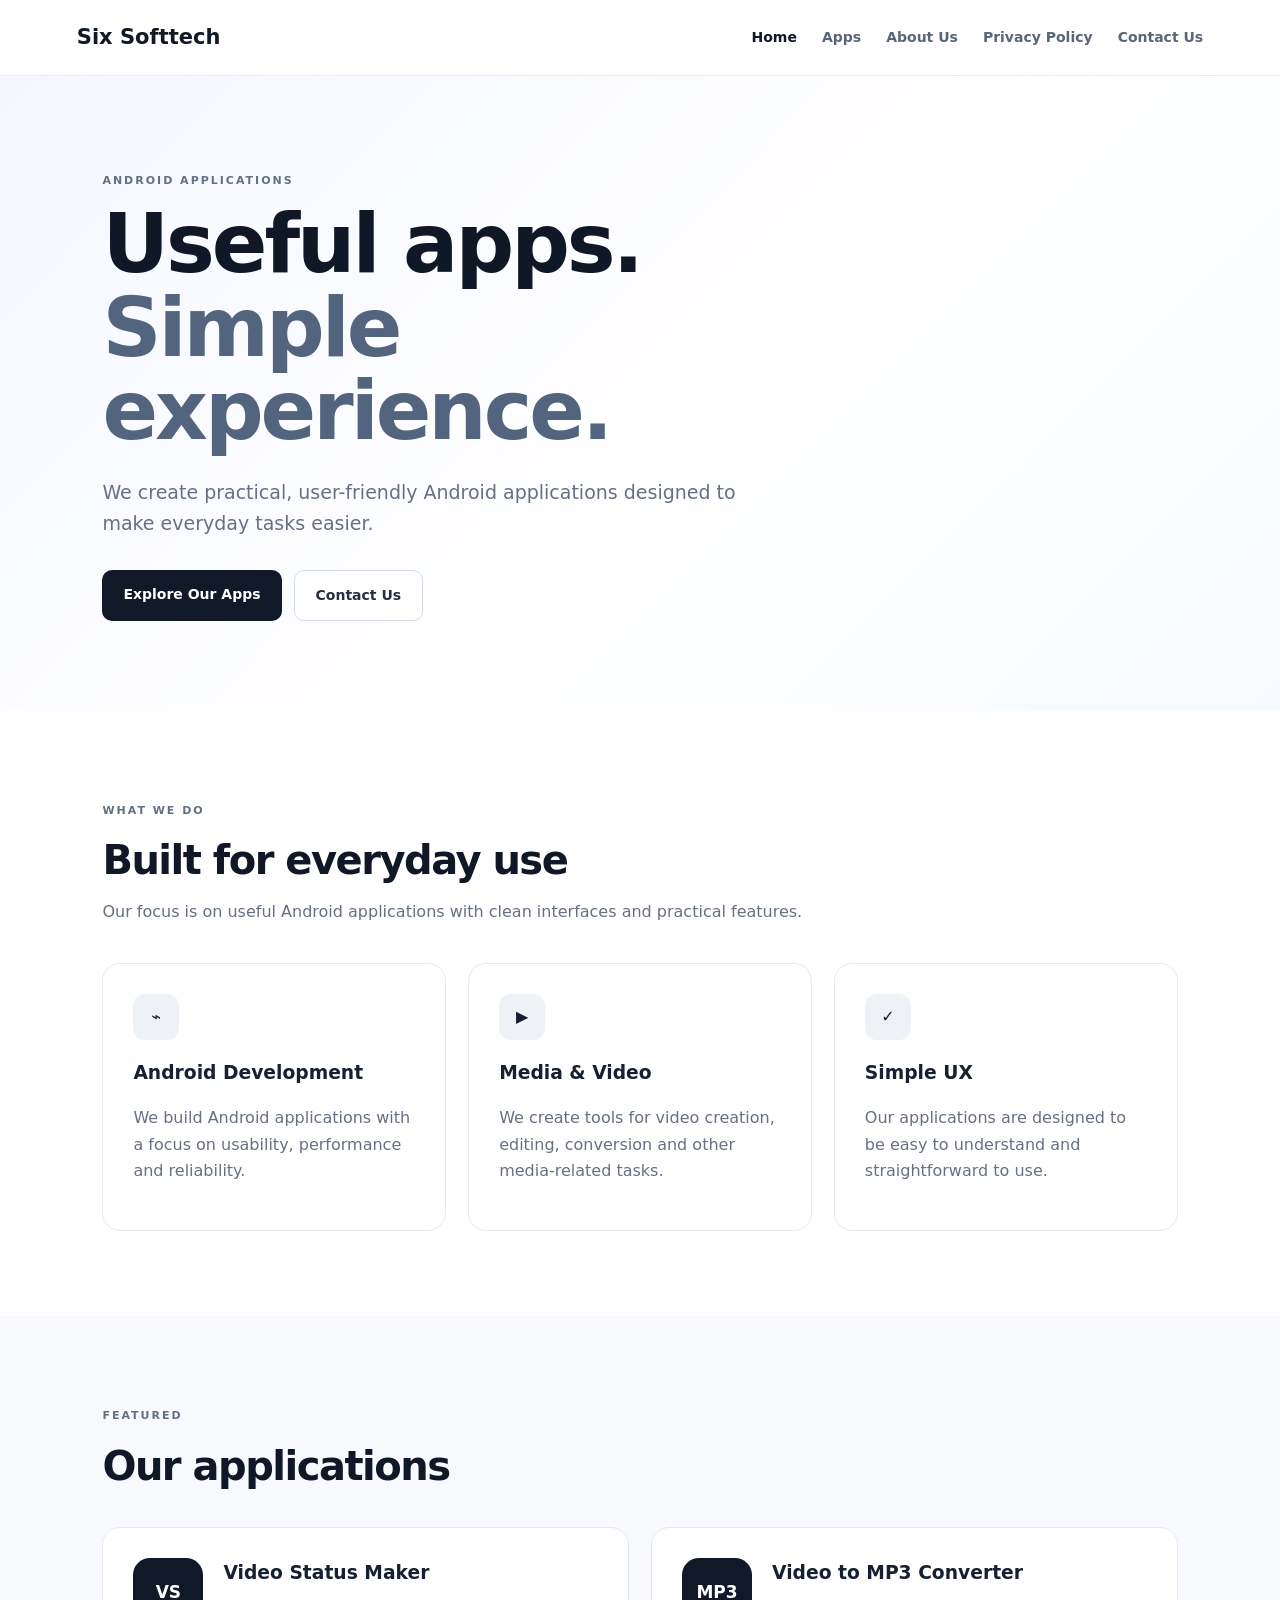
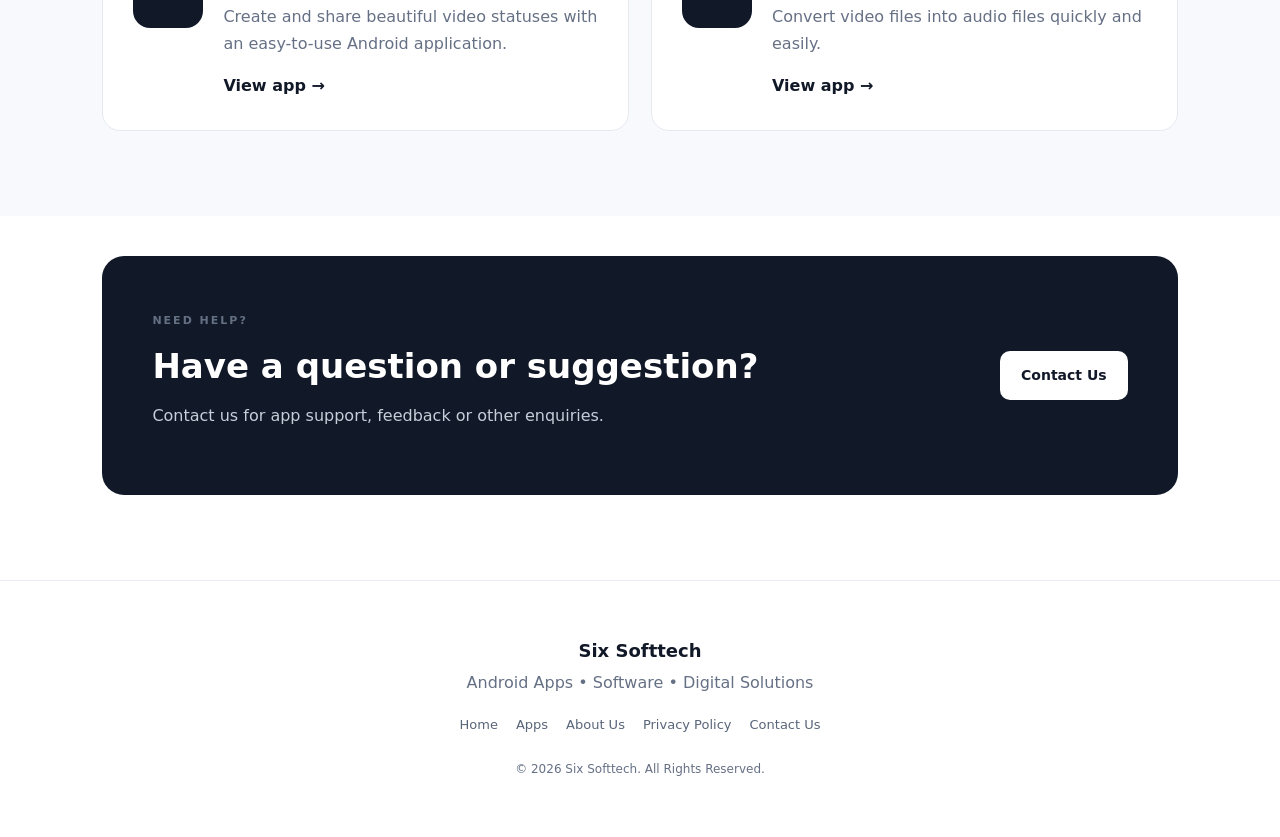
==== index.html @ 287194ec "Add files via upload" ====
<!DOCTYPE html>
<html lang="en">
<head>
  <meta charset="UTF-8">
  <meta name="viewport" content="width=device-width, initial-scale=1.0">
  <meta name="description" content="Six Softtech creates simple, useful and user-friendly Android applications.">
  <title>Six Softtech | Android Apps</title>
  <link rel="stylesheet" href="style.css">
</head>
<body>
<header class="nav">
  <a class="brand" href="index.html">Six Softtech</a>
  <nav>
    <a class="active" href="index.html">Home</a>
    <a href="apps.html">Apps</a>
    <a href="about.html">About Us</a>
    <a href="privacy.html">Privacy Policy</a>
    <a href="contact.html">Contact Us</a>
  </nav>
</header>

<main>
  <section class="hero">
    <div class="hero-copy">
      <span class="eyebrow">ANDROID APPLICATIONS</span>
      <h1>Useful apps.<br><span>Simple experience.</span></h1>
      <p>We create practical, user-friendly Android applications designed to make everyday tasks easier.</p>
      <div class="actions">
        <a class="button primary" href="apps.html">Explore Our Apps</a>
        <a class="button secondary" href="contact.html">Contact Us</a>
      </div>
    </div>
  </section>

  <section class="section">
    <div class="section-heading">
      <span class="eyebrow">WHAT WE DO</span>
      <h2>Built for everyday use</h2>
      <p>Our focus is on useful Android applications with clean interfaces and practical features.</p>
    </div>
    <div class="grid three">
      <article class="card"><div class="icon">⌁</div><h3>Android Development</h3><p>We build Android applications with a focus on usability, performance and reliability.</p></article>
      <article class="card"><div class="icon">▶</div><h3>Media & Video</h3><p>We create tools for video creation, editing, conversion and other media-related tasks.</p></article>
      <article class="card"><div class="icon">✓</div><h3>Simple UX</h3><p>Our applications are designed to be easy to understand and straightforward to use.</p></article>
    </div>
  </section>

  <section class="section soft">
    <div class="section-heading">
      <span class="eyebrow">FEATURED</span>
      <h2>Our applications</h2>
    </div>
    <div class="grid two">
      <article class="app-card">
        <div class="app-icon">VS</div>
        <div>
          <h3>Video Status Maker</h3>
          <p>Create and share beautiful video statuses with an easy-to-use Android application.</p>
          <a class="text-link" href="apps.html">View app →</a>
        </div>
      </article>
      <article class="app-card">
        <div class="app-icon">MP3</div>
        <div>
          <h3>Video to MP3 Converter</h3>
          <p>Convert video files into audio files quickly and easily.</p>
          <a class="text-link" href="apps.html">View app →</a>
        </div>
      </article>
    </div>
  </section>

  <section class="cta">
    <div>
      <span class="eyebrow">NEED HELP?</span>
      <h2>Have a question or suggestion?</h2>
      <p>Contact us for app support, feedback or other enquiries.</p>
    </div>
    <a class="button light" href="contact.html">Contact Us</a>
  </section>
</main>

<footer>
  <strong>Six Softtech</strong>
  <p>Android Apps • Software • Digital Solutions</p>
  <div class="footer-links"><a href="index.html">Home</a><a href="apps.html">Apps</a><a href="about.html">About Us</a><a href="privacy.html">Privacy Policy</a><a href="contact.html">Contact Us</a></div>
  <small>© 2026 Six Softtech. All Rights Reserved.</small>
</footer>
</body>
</html>
---- style.css ----
*{box-sizing:border-box}html{scroll-behavior:smooth}body{margin:0;font-family:Inter,ui-sans-serif,system-ui,-apple-system,BlinkMacSystemFont,"Segoe UI",sans-serif;color:#172033;background:#fff;line-height:1.65}.nav{height:76px;display:flex;align-items:center;justify-content:space-between;padding:0 6%;border-bottom:1px solid #e9edf3;background:rgba(255,255,255,.96);position:sticky;top:0;z-index:10}.brand{font-size:21px;font-weight:800;color:#111827;text-decoration:none}.nav nav{display:flex;gap:25px}.nav nav a{color:#596579;text-decoration:none;font-size:14px;font-weight:600}.nav nav a:hover,.nav nav a.active{color:#111827}.hero{min-height:610px;display:flex;align-items:center;padding:90px 8%;background:linear-gradient(135deg,#f5f7ff 0%,#fff 55%,#f7fbff 100%)}.hero-copy{max-width:760px}.eyebrow{display:inline-block;letter-spacing:2px;font-size:11px;font-weight:800;color:#637083;margin-bottom:12px}.hero h1{font-size:clamp(46px,7vw,82px);line-height:1.02;letter-spacing:-3px;margin:0 0 24px;color:#101828}.hero h1 span{color:#52647e}.hero p{font-size:19px;color:#667085;max-width:650px}.actions{display:flex;gap:12px;margin-top:30px}.button{display:inline-block;padding:13px 21px;border-radius:10px;text-decoration:none;font-weight:700;font-size:14px}.primary{background:#111827;color:#fff}.primary:hover{background:#273244}.secondary{border:1px solid #d5dbe5;color:#253044;background:#fff}.light{background:#fff;color:#111827}.section{padding:85px 8%}.section.soft{background:#f7f9fc}.section-heading{max-width:700px;margin-bottom:38px}.section h2,.page-hero h1{font-size:40px;line-height:1.15;letter-spacing:-1.5px;margin:5px 0 13px;color:#101828}.section-heading p,.page-hero p{color:#667085}.grid{display:grid;gap:22px}.grid.three{grid-template-columns:repeat(3,1fr)}.grid.two{grid-template-columns:repeat(2,1fr)}.card,.app-card,.large-app,.contact-box{background:#fff;border:1px solid #e6eaf0;border-radius:18px;padding:30px}.icon{width:46px;height:46px;border-radius:12px;background:#eef2f7;display:grid;place-items:center;font-weight:800;margin-bottom:18px}.card h3,.app-card h3{margin:0 0 8px}.card p,.app-card p,.large-app p{color:#667085}.app-card{display:flex;gap:20px;align-items:flex-start}.app-icon{width:70px;height:70px;min-width:70px;border-radius:17px;background:#111827;color:#fff;display:grid;place-items:center;font-weight:900;font-size:17px}.app-icon.big{width:90px;height:90px;font-size:22px;margin-bottom:20px}.text-link{font-weight:700;color:#111827;text-decoration:none}.cta{margin:40px 8% 85px;padding:50px;border-radius:22px;background:#111827;color:#fff;display:flex;justify-content:space-between;align-items:center;gap:30px}.cta h2{font-size:34px;line-height:1.2;margin:4px 0 8px}.cta p{color:#c7ced9}.page-hero{padding:100px 8% 70px;background:#f7f9fc}.narrow{max-width:900px;margin:auto}.large-app{min-height:480px}.large-app h2{font-size:30px}.large-app h3{font-size:16px;margin-top:28px}.large-app ul,.check-list{padding-left:20px;color:#596579}.large-app li,.check-list li{margin:7px 0}.tag{font-size:10px;font-weight:800;letter-spacing:1.5px;color:#6b778a}.notice{margin-top:30px;padding:22px;border:1px dashed #cdd5df;border-radius:14px;color:#667085}.policy h2{font-size:24px;margin-top:34px}.policy p{color:#596579}.contact-box{margin-bottom:35px}.contact-item{padding:17px 0;border-top:1px solid #e8ecf1;display:flex;justify-content:space-between;gap:20px}.contact-item span{font-size:11px;font-weight:800;letter-spacing:1.2px;color:#7a8698}.contact-item a{color:#111827;font-weight:700}footer{text-align:center;padding:55px 8%;border-top:1px solid #e9edf3;color:#667085}footer strong{color:#111827;font-size:18px}footer p{margin:4px 0 18px}.footer-links{display:flex;justify-content:center;flex-wrap:wrap;gap:18px;margin-bottom:20px}.footer-links a{color:#596579;text-decoration:none;font-size:13px}.footer-links a:hover{color:#111827}footer small{font-size:12px}@media(max-width:800px){.nav{height:auto;min-height:70px;padding:15px 5%;align-items:flex-start}.nav nav{gap:12px;flex-wrap:wrap;justify-content:flex-end}.nav nav a{font-size:12px}.hero{min-height:540px;padding:70px 6%}.hero h1{letter-spacing:-2px}.section{padding:65px 6%}.grid.three,.grid.two{grid-template-columns:1fr}.page-hero{padding:75px 6% 55px}.cta{margin:25px 6% 65px;padding:35px;display:block}.cta .button{margin-top:15px}.contact-item{display:block}.contact-item span{display:block;margin-bottom:5px}}
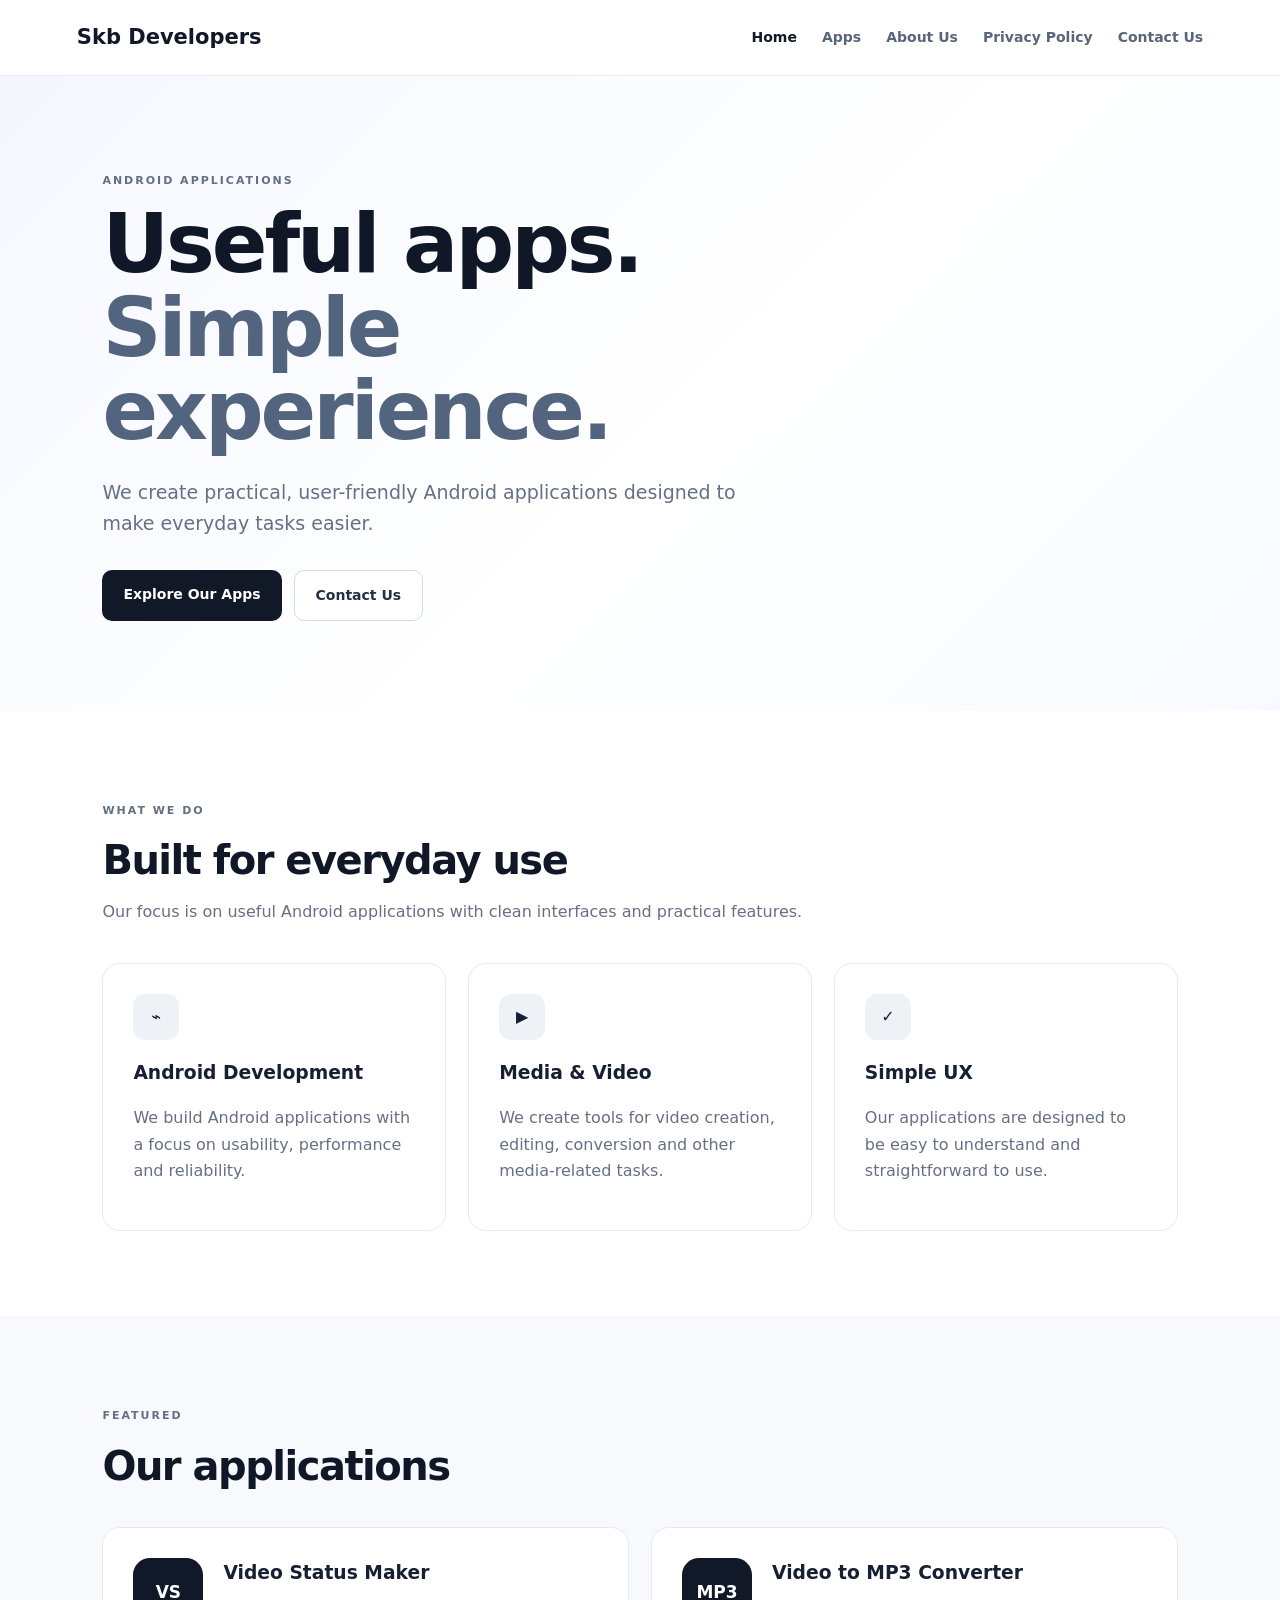
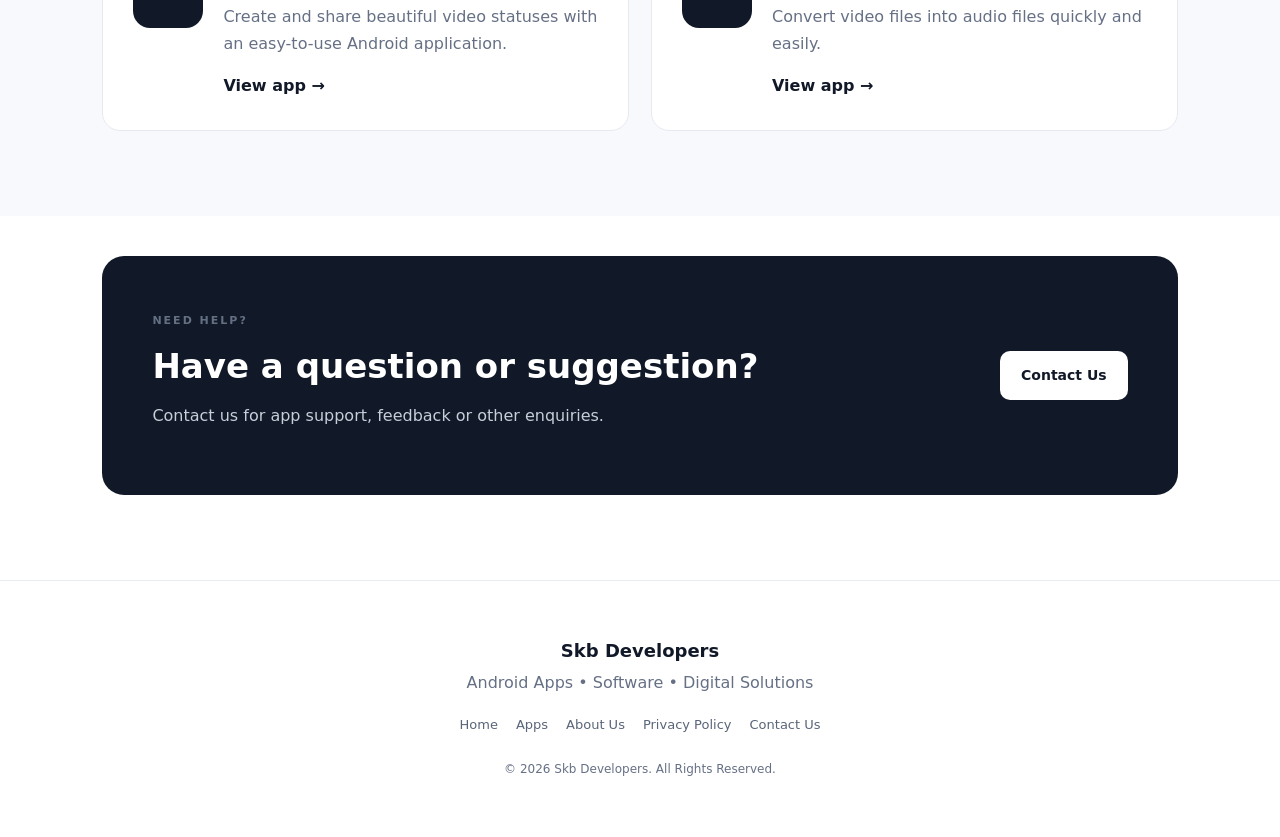
==== commit 066161fb: "Update index.html" ====
--- a/index.html
+++ b/index.html
@@ -3,13 +3,13 @@
 <head>
   <meta charset="UTF-8">
   <meta name="viewport" content="width=device-width, initial-scale=1.0">
-  <meta name="description" content="Six Softtech creates simple, useful and user-friendly Android applications.">
-  <title>Six Softtech | Android Apps</title>
+  <meta name="description" content="Skb Developers creates simple, useful and user-friendly Android applications.">
+  <title>Skb Developers | Android Apps</title>
   <link rel="stylesheet" href="style.css">
 </head>
 <body>
 <header class="nav">
-  <a class="brand" href="index.html">Six Softtech</a>
+  <a class="brand" href="index.html">Skb Developers</a>
   <nav>
     <a class="active" href="index.html">Home</a>
     <a href="apps.html">Apps</a>
@@ -81,10 +81,10 @@
 </main>
 
 <footer>
-  <strong>Six Softtech</strong>
+  <strong>Skb Developers</strong>
   <p>Android Apps • Software • Digital Solutions</p>
   <div class="footer-links"><a href="index.html">Home</a><a href="apps.html">Apps</a><a href="about.html">About Us</a><a href="privacy.html">Privacy Policy</a><a href="contact.html">Contact Us</a></div>
-  <small>© 2026 Six Softtech. All Rights Reserved.</small>
+  <small>© 2026 Skb Developers. All Rights Reserved.</small>
 </footer>
 </body>
 </html>
